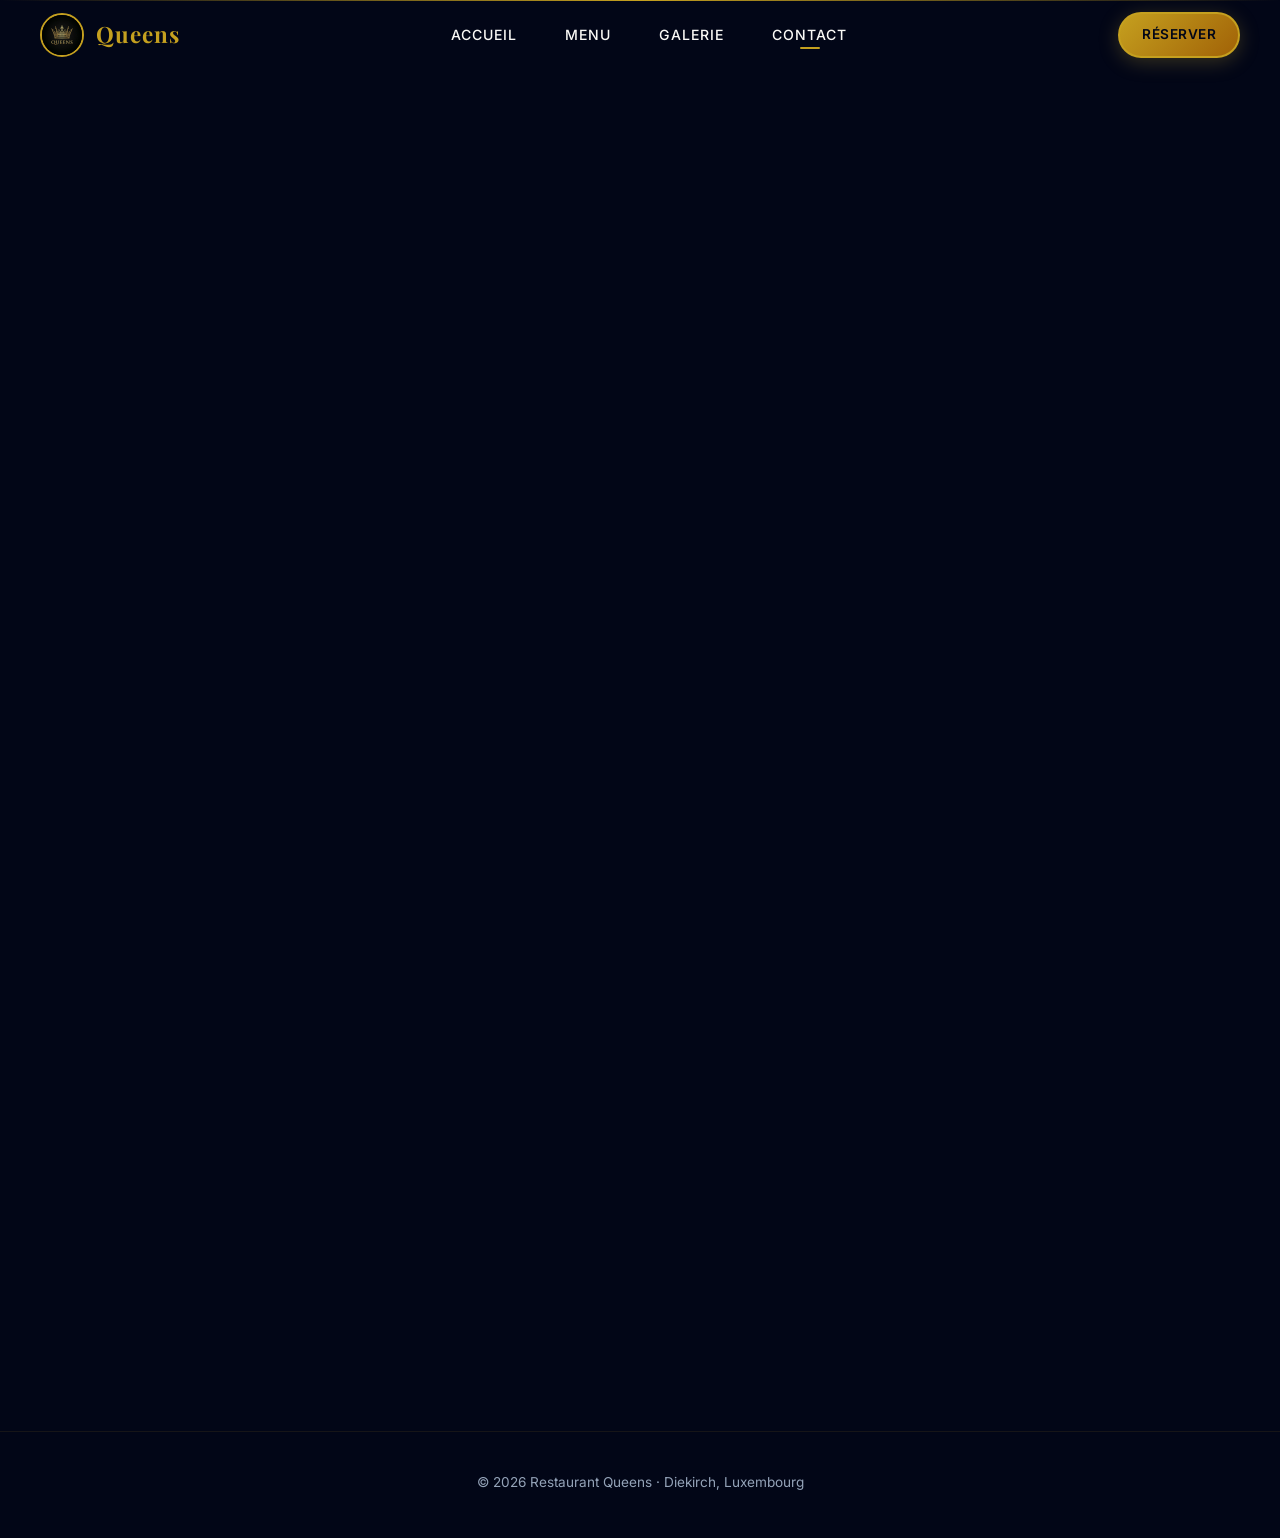
==== contact.html @ 8e5fdaa9 "🚀 Multi-page architecture: Added dedicated pages for Menu, Gallery, and Contact" ====
<!DOCTYPE html>
<html lang="fr" dir="ltr">
<head>
  <meta charset="UTF-8" />
  <meta name="viewport" content="width=device-width, initial-scale=1.0" />
  <title>Contact & Horaires | Restaurant Queens · Diekirch</title>
  <meta name="description" content="Localisation, téléphone et horaires d'ouverture du Restaurant Queens à Diekirch, Luxembourg." />
  <link rel="icon" href="images/logo.png" type="image/png" />
  <link rel="preconnect" href="https://fonts.googleapis.com" />
  <link rel="preconnect" href="https://fonts.gstatic.com" crossorigin />
  <link href="https://fonts.googleapis.com/css2?family=Playfair+Display:ital,wght@0,400;0,600;0,700;1,400&family=Inter:wght@300;400;500;600&display=swap" rel="stylesheet" />
  <link rel="stylesheet" href="index.css" />
</head>
<body class="page-contact">

  <header class="navbar" id="navbar">
    <div class="navbar__inner">
      <a href="index.html" class="navbar__logo">
        <img src="images/logo.png" alt="Queens Logo" width="44" height="44" />
        <span class="navbar__brand">Queens</span>
      </a>
      <nav class="navbar__nav" id="navMenu">
        <ul class="navbar__list">
          <li><a href="index.html" class="navbar__link">Accueil</a></li>
          <li><a href="menu.html" class="navbar__link">Menu</a></li>
          <li><a href="galerie.html" class="navbar__link">Galerie</a></li>
          <li><a href="contact.html" class="navbar__link active">Contact</a></li>
        </ul>
      </nav>
      <div class="navbar__actions">
        <a href="contact.html" class="btn btn--primary btn--sm">Réserver</a>
        <button class="navbar__burger" id="navBurger"><span></span><span></span><span></span></button>
      </div>
    </div>
  </header>

  <main>
    <section class="contact-section" id="contact" style="padding-top: 140px;">
      <div class="container">
        <div class="section-header animate-fadein">
          <span class="section-header__crown">📍</span>
          <h1 class="section-header__title">Nous Trouver</h1>
          <p class="section-header__subtitle">Nous vous attendons à Diekirch</p>
          <div class="section-header__divider"></div>
        </div>

        <div class="contact-grid animate-fadein">
          <div class="contact-card">
            <div class="contact-card__icon">📍</div>
            <h3 class="contact-card__title">Adresse</h3>
            <p>19, Esplanade<br />9220 Diekirch<br />Luxembourg</p>
          </div>
          <div class="contact-card">
            <div class="contact-card__icon">📞</div>
            <h3 class="contact-card__title">Téléphone</h3>
            <p><a href="tel:+352691187077">+352 691 187 077</a></p>
            <p><a href="tel:+35227742814">+352 27 74 28 14</a></p>
          </div>
          <div class="contact-card">
            <div class="contact-card__icon">🕐</div>
            <h3 class="contact-card__title">Horaires</h3>
            <ul class="hours-list">
              <li><span>Lundi</span><span>11h – 22h</span></li>
              <li class="hours-closed"><span>Mardi</span><span>Fermé</span></li>
              <li><span>Mercredi</span><span>11h – 22h</span></li>
              <li><span>Jeudi</span><span>11h – 22h</span></li>
              <li><span>Vendredi</span><span>11h – 23h</span></li>
              <li><span>Samedi</span><span>11h – 23h</span></li>
              <li><span>Dimanche</span><span>11h – 22h</span></li>
            </ul>
          </div>
        </div>

        <div class="contact-map animate-fadein">
          <iframe 
            src="https://www.google.com/maps/embed?pb=!1m18!1m12!1m3!1d2573.5!2d6.159!3d49.868!2m3!1f0!2f0!3f0!3m2!1i1024!2i768!4f13.1!3m3!1m2!1s0x0%3A0x0!2zNDnCsDUyJzA1LjAiTiA2wrAwOSczMi4wIkU!5e0!3m2!1sfr!2slu!4v1"
            width="100%" height="450" style="border:0; border-radius: 16px;" allowfullscreen="" loading="lazy">
          </iframe>
        </div>
      </div>
    </section>
  </main>

  <footer class="footer">
    <div class="container">
      <div class="footer__inner">
        <p class="footer__text">© 2026 Restaurant Queens · Diekirch, Luxembourg</p>
      </div>
    </div>
  </footer>

  <script src="app.js"></script>
</body>
</html>
---- index.css ----
/* ====================================================
   RESTAURANT QUEENS · DIEKIRCH
   Theme: Gold / Black / Burgundy — Elegant Portuguese
   ==================================================== */

/* ── Reset & Base ───────────────────────────────── */
*, *::before, *::after {
  margin: 0;
  padding: 0;
  box-sizing: border-box;
}

:root {
  --primary: #0F172A; /* Midnight Blue */
  --primary-light: #1E293B;
  --primary-dark: #020617;
  --gold: #C5A01F; /* Sophisticated Gold */
  --gold-light: #FDE68A;
  --gold-dark: #A16207;
  --accent: #B45309; /* Terracotta touch */
  --cream: #FAF9F6;
  --cream-dark: #F3F4F6;
  --white: #FFFFFF;
  --black: #020617;
  --gray-800: #1E293B;
  --gray-400: #94A3B8;
  --gray-200: #E2E8F0;

  --font-display: 'Playfair Display', Georgia, serif;
  --font-body: 'Inter', -apple-system, BlinkMacSystemFont, sans-serif;

  --section-padding: 100px 0;
  --container-width: 1200px;
  --container-padding: 0 24px;

  --ease-out: cubic-bezier(0.16, 1, 0.3, 1);
  --ease-spring: cubic-bezier(0.34, 1.56, 0.64, 1);
  --duration: 0.4s;
  --duration-fast: 0.2s;

  --shadow-sm: 0 2px 8px rgba(0,0,0,0.08);
  --shadow-md: 0 8px 30px rgba(0,0,0,0.12);
  --shadow-lg: 0 20px 60px rgba(0,0,0,0.2);
  --shadow-gold: 0 4px 20px rgba(212,175,55,0.25);
}

html {
  scroll-behavior: smooth;
  font-size: 16px;
  -webkit-font-smoothing: antialiased;
  -moz-osx-font-smoothing: grayscale;
}

body {
  font-family: var(--font-body);
  background: var(--primary-dark);
  color: var(--cream);
  line-height: 1.6;
  overflow-x: hidden;
}

img { max-width: 100%; height: auto; display: block; }

a {
  color: var(--gold);
  text-decoration: none;
  transition: color var(--duration-fast) var(--ease-out);
}
a:hover { color: var(--gold-light); }
a:focus-visible, button:focus-visible {
  outline: 2px solid var(--gold);
  outline-offset: 3px;
  border-radius: 4px;
}

ul { list-style: none; }

.container {
  max-width: var(--container-width);
  margin: 0 auto;
  padding: var(--container-padding);
}


/* ── Buttons ────────────────────────────────────── */
.btn {
  display: inline-flex;
  align-items: center;
  gap: 8px;
  padding: 14px 32px;
  border-radius: 50px;
  font-family: var(--font-body);
  font-size: 0.95rem;
  font-weight: 600;
  letter-spacing: 0.5px;
  text-transform: uppercase;
  cursor: pointer;
  transition: all var(--duration) var(--ease-out);
  border: 2px solid transparent;
}

.btn--sm { padding: 10px 22px; font-size: 0.85rem; }

.btn--primary {
  background: linear-gradient(135deg, var(--gold), var(--gold-dark));
  color: var(--black);
  border-color: var(--gold);
  box-shadow: var(--shadow-gold);
}
.btn--primary:hover {
  background: linear-gradient(135deg, var(--gold-light), var(--gold));
  transform: translateY(-2px);
  box-shadow: 0 8px 30px rgba(212,175,55,0.4);
  color: var(--black);
}

.btn--outline {
  background: transparent;
  color: var(--gold);
  border-color: var(--gold);
}
.btn--outline:hover {
  background: var(--gold);
  color: var(--black);
  transform: translateY(-2px);
}

.btn--facebook {
  background: #1877F2;
  color: var(--white);
  border-color: #1877F2;
  display: inline-flex;
  align-items: center;
  gap: 10px;
  padding: 12px 28px;
  border-radius: 50px;
  font-weight: 600;
  font-size: 0.9rem;
  text-transform: uppercase;
  letter-spacing: 0.5px;
}
.btn--facebook:hover {
  background: #1565D8;
  color: var(--white);
  transform: translateY(-2px);
  box-shadow: 0 6px 20px rgba(24,119,242,0.4);
}

.btn--danger {
  background: rgba(220,53,69,0.15);
  color: #ff6b7a;
  border: 1px solid rgba(220,53,69,0.3);
  border-radius: 8px;
  cursor: pointer;
  font-size: 0.82rem;
  padding: 8px 16px;
  transition: all var(--duration-fast) var(--ease-out);
}
.btn--danger:hover {
  background: rgba(220,53,69,0.3);
}




/* ── Section Header ─────────────────────────────── */
.section-header {
  text-align: center;
  margin-bottom: 60px;
}
.section-header__crown { display: block; font-size: 2rem; margin-bottom: 12px; }
.section-header__title {
  font-family: var(--font-display);
  font-size: clamp(2rem, 5vw, 3rem);
  font-weight: 700;
  color: var(--gold);
  margin-bottom: 12px;
}
.section-header__subtitle {
  font-size: 1.05rem;
  color: var(--gray-400);
  font-weight: 300;
}
.section-header__divider {
  width: 80px;
  height: 2px;
  background: linear-gradient(90deg, transparent, var(--gold), transparent);
  margin: 20px auto 0;
}


/* ── Scroll Animations ──────────────────────────── */
.animate-fadein {
  opacity: 0;
  transform: translateY(30px);
  transition: opacity 0.8s var(--ease-out), transform 0.8s var(--ease-out);
}
.animate-fadein.visible {
  opacity: 1;
  transform: translateY(0);
}


/* ═══════════════════════════════════════════════════
   NAVBAR
   ═══════════════════════════════════════════════════ */
.navbar {
  position: fixed;
  top: 0;
  left: 0;
  right: 0;
  z-index: 1000;
  padding: 0 24px;
  transition: background var(--duration) var(--ease-out),
              box-shadow var(--duration) var(--ease-out),
              backdrop-filter var(--duration) var(--ease-out);
}
.navbar.scrolled {
  background: rgba(15, 23, 42, 0.95);
  backdrop-filter: blur(20px) saturate(180%);
  -webkit-backdrop-filter: blur(20px) saturate(180%);
  box-shadow: 0 4px 30px rgba(0,0,0,0.4);
}
.navbar__inner {
  max-width: var(--container-width);
  margin: 0 auto;
  display: flex;
  align-items: center;
  justify-content: space-between;
  height: 70px;
}
.navbar__logo {
  display: flex;
  align-items: center;
  gap: 12px;
  z-index: 1002;
}
.navbar__logo img {
  width: 44px; height: 44px;
  border-radius: 50%;
  object-fit: cover;
  border: 2px solid var(--gold);
}
.navbar__brand {
  font-family: var(--font-display);
  font-size: 1.4rem;
  font-weight: 700;
  color: var(--gold);
  letter-spacing: 1px;
}
.navbar__list { display: flex; gap: 8px; }
.navbar__link {
  padding: 8px 20px;
  font-size: 0.88rem;
  font-weight: 500;
  color: var(--cream);
  letter-spacing: 1px;
  text-transform: uppercase;
  border-radius: 50px;
  transition: all var(--duration-fast) var(--ease-out);
  position: relative;
}
.navbar__link::after {
  content: '';
  position: absolute;
  bottom: 2px; left: 50%;
  transform: translateX(-50%) scaleX(0);
  width: 20px; height: 2px;
  background: var(--gold);
  transition: transform var(--duration) var(--ease-spring);
  border-radius: 1px;
}
.navbar__link:hover::after,
.navbar__link.active::after { transform: translateX(-50%) scaleX(1); }
.navbar__link:hover { color: var(--gold); }

.navbar__actions {
  display: flex;
  align-items: center;
  gap: 12px;
}
.navbar__cta-btn {
  font-size: 0.8rem;
  padding: 8px 20px;
}

/* Burger */
.navbar__burger {
  display: none;
  flex-direction: column;
  gap: 5px;
  background: none;
  border: none;
  cursor: pointer;
  padding: 8px;
  z-index: 1002;
}
.navbar__burger span {
  width: 26px; height: 2px;
  background: var(--gold);
  transition: all var(--duration) var(--ease-out);
  border-radius: 2px;
}
.navbar__burger.open span:nth-child(1) { transform: rotate(45deg) translate(5px, 5px); }
.navbar__burger.open span:nth-child(2) { opacity: 0; }
.navbar__burger.open span:nth-child(3) { transform: rotate(-45deg) translate(5px, -5px); }

/* Mobile overlay */
.nav-overlay {
  position: fixed;
  inset: 0;
  background: rgba(0,0,0,0.5);
  z-index: 999;
  pointer-events: none;
  opacity: 0;
  transition: opacity var(--duration) var(--ease-out);
}
.nav-overlay.active {
  pointer-events: auto;
  opacity: 1;
}


/* ═══════════════════════════════════════════════════
   HERO
   ═══════════════════════════════════════════════════ */
.hero {
  position: relative;
  min-height: 100vh;
  display: flex;
  align-items: center;
  justify-content: center;
  overflow: hidden;
}
.hero__bg {
  position: absolute;
  inset: 0;
  z-index: 0;
}
.hero__bg img {
  width: 100%; height: 100%;
  object-fit: cover;
  transform: scale(1.05);
  animation: heroZoom 20s ease-in-out infinite alternate;
}
@keyframes heroZoom {
  from { transform: scale(1.05); }
  to   { transform: scale(1.15); }
}
.hero__overlay {
  position: absolute;
  inset: 0;
  background: linear-gradient(180deg, rgba(15, 23, 42, 0.7) 0%, rgba(15, 23, 42, 0.4) 40%, rgba(15, 23, 42, 0.9) 100%);
  z-index: 1;
}
.hero__content {
  position: relative;
  z-index: 2;
  text-align: center;
  padding: 20px;
}
.hero__logo {
  width: 120px; height: 120px;
  margin: 0 auto 20px;
  border-radius: 50%;
  border: 3px solid var(--gold);
  box-shadow: 0 0 40px rgba(212,175,55,0.3);
  animation: logoPulse 3s ease-in-out infinite;
}
@keyframes logoPulse {
  0%, 100% { box-shadow: 0 0 40px rgba(212,175,55,0.3); }
  50%      { box-shadow: 0 0 60px rgba(212,175,55,0.5); }
}
.hero__title {
  font-family: var(--font-display);
  font-size: clamp(2.5rem, 7vw, 4.5rem);
  font-weight: 700;
  color: var(--white);
  margin-bottom: 8px;
  text-shadow: 0 4px 20px rgba(0,0,0,0.5);
}
.hero__subtitle {
  font-family: var(--font-display);
  font-size: clamp(1rem, 2.5vw, 1.35rem);
  color: var(--gold);
  font-weight: 400;
  font-style: italic;
  margin-bottom: 12px;
  letter-spacing: 2px;
}
.hero__tagline {
  font-size: 1rem;
  color: var(--gray-400);
  font-weight: 300;
  margin-bottom: 40px;
  max-width: 500px;
  margin-left: auto;
  margin-right: auto;
}
.hero__cta {
  display: flex;
  gap: 16px;
  justify-content: center;
  flex-wrap: wrap;
}
.hero__scroll {
  position: absolute;
  bottom: 32px; left: 50%;
  transform: translateX(-50%);
  z-index: 2;
  animation: bounce 2s ease-in-out infinite;
}
.hero__scroll span { font-size: 1.5rem; color: var(--gold); opacity: 0.6; }
@keyframes bounce {
  0%, 100% { transform: translateX(-50%) translateY(0); }
  50%      { transform: translateX(-50%) translateY(10px); }
}





/* ═══════════════════════════════════════════════════
   MENU SECTION (Image-based)
   ═══════════════════════════════════════════════════ */
.menu-section {
  padding: var(--section-padding);
  background: var(--primary-dark);
  position: relative;
}
.menu-section::before {
  content: '';
  position: absolute;
  top: 0; left: 0; right: 0;
  height: 1px;
  background: linear-gradient(90deg, transparent, var(--gold), transparent);
}
.menu-display {
  max-width: 700px;
  margin: 0 auto;
  text-align: center;
}
.menu-display__placeholder {
  padding: 60px 32px;
  background: rgba(255,255,255,0.03);
  border: 2px dashed rgba(212,175,55,0.2);
  border-radius: 16px;
  color: var(--gray-400);
}
.menu-display__placeholder p {
  margin-bottom: 12px;
  font-size: 1rem;
}
.menu-display__image {
  width: 100%;
  border-radius: 16px;
  box-shadow: var(--shadow-lg);
  border: 1px solid rgba(212,175,55,0.15);
  cursor: pointer;
  transition: transform var(--duration) var(--ease-out);
}
.menu-display__image:hover {
  transform: scale(1.02);
}


/* ═══════════════════════════════════════════════════
   GALLERY SECTION
   ═══════════════════════════════════════════════════ */
.gallery-section {
  padding: var(--section-padding);
  background: var(--primary);
  position: relative;
}
.gallery-section::before {
  content: '';
  position: absolute;
  top: 0; left: 0; right: 0;
  height: 1px;
  background: linear-gradient(90deg, transparent, var(--gold), transparent);
}
.gallery-mosaic {
  display: grid;
  grid-template-columns: repeat(3, 1fr);
  grid-auto-rows: 300px;
  gap: 16px;
}
.gallery-item {
  position: relative;
  border-radius: 16px;
  overflow: hidden;
  cursor: pointer;
  transition: transform var(--duration) var(--ease-out);
}
.gallery-item img {
  width: 100%; height: 100%;
  object-fit: cover;
  transition: transform 0.6s var(--ease-out);
}
.gallery-item:hover img,
.gallery-item:focus img { transform: scale(1.08); }
.gallery-item__overlay {
  position: absolute;
  inset: 0;
  background: linear-gradient(180deg, transparent 40%, rgba(10,10,10,0.85) 100%);
  display: flex;
  align-items: flex-end;
  padding: 24px;
  opacity: 0;
  transition: opacity var(--duration) var(--ease-out);
}
.gallery-item:hover .gallery-item__overlay,
.gallery-item:focus .gallery-item__overlay { opacity: 1; }
.gallery-item__label {
  font-family: var(--font-display);
  font-size: 1.15rem;
  font-weight: 600;
  color: var(--gold);
  text-shadow: 0 2px 10px rgba(0,0,0,0.5);
}
.gallery-item--tall { grid-row: span 2; }
.gallery-item--wide { grid-column: span 2; }


/* ═══════════════════════════════════════════════════
   LIGHTBOX
   ═══════════════════════════════════════════════════ */
.lightbox {
  position: fixed;
  inset: 0;
  z-index: 9999;
  background: rgba(0,0,0,0.95);
  backdrop-filter: blur(20px);
  display: flex;
  align-items: center;
  justify-content: center;
  opacity: 0;
  visibility: hidden;
  transition: opacity var(--duration) var(--ease-out), visibility var(--duration) var(--ease-out);
}
.lightbox.active { opacity: 1; visibility: visible; }
.lightbox[hidden] { display: none; }
.lightbox__content { max-width: 90vw; max-height: 85vh; text-align: center; }
.lightbox__content img {
  max-width: 90vw; max-height: 80vh;
  object-fit: contain;
  border-radius: 12px;
  box-shadow: 0 20px 60px rgba(0,0,0,0.5);
  animation: lightboxIn 0.4s var(--ease-spring);
}
@keyframes lightboxIn {
  from { transform: scale(0.9); opacity: 0; }
  to   { transform: scale(1);   opacity: 1; }
}
.lightbox__caption {
  margin-top: 16px;
  font-family: var(--font-display);
  font-size: 1.2rem;
  color: var(--gold);
  font-style: italic;
}
.lightbox__close,
.lightbox__prev,
.lightbox__next {
  position: absolute;
  background: rgba(255,255,255,0.08);
  border: 1px solid rgba(255,255,255,0.1);
  color: var(--white);
  cursor: pointer;
  transition: all var(--duration-fast) var(--ease-out);
  backdrop-filter: blur(10px);
}
.lightbox__close {
  top: 24px; right: 24px;
  width: 48px; height: 48px;
  border-radius: 50%;
  font-size: 1.8rem;
  display: flex; align-items: center; justify-content: center;
  line-height: 1;
}
.lightbox__prev, .lightbox__next {
  top: 50%; transform: translateY(-50%);
  width: 52px; height: 52px;
  border-radius: 50%;
  font-size: 2rem;
  display: flex; align-items: center; justify-content: center;
}
.lightbox__prev { left: 24px; }
.lightbox__next { right: 24px; }
.lightbox__close:hover,
.lightbox__prev:hover,
.lightbox__next:hover {
  background: var(--gold);
  color: var(--black);
  border-color: var(--gold);
}


/* ═══════════════════════════════════════════════════
   CONTACT SECTION
   ═══════════════════════════════════════════════════ */
.contact-section {
  padding: var(--section-padding);
  background: var(--primary-dark);
  position: relative;
}
.contact-section::before {
  content: '';
  position: absolute;
  top: 0; left: 0; right: 0;
  height: 1px;
  background: linear-gradient(90deg, transparent, var(--gold), transparent);
}
.contact-grid {
  display: grid;
  grid-template-columns: repeat(4, 1fr);
  gap: 24px;
  margin-bottom: 50px;
}
.contact-card {
  background: rgba(255,255,255,0.03);
  border: 1px solid rgba(212,175,55,0.1);
  border-radius: 16px;
  padding: 32px 24px;
  text-align: center;
  transition: all var(--duration) var(--ease-out);
}
.contact-card:hover {
  background: rgba(255,255,255,0.06);
  border-color: rgba(212,175,55,0.25);
  transform: translateY(-4px);
}
.contact-card__icon { font-size: 2rem; margin-bottom: 16px; }
.contact-card__title {
  font-family: var(--font-display);
  font-size: 1.15rem;
  font-weight: 600;
  color: var(--gold);
  margin-bottom: 16px;
}
.contact-card p { font-size: 0.92rem; color: var(--cream); line-height: 1.8; }
.contact-card a { color: var(--gold-light); }
.contact-card a:hover { color: var(--gold); }

.hours-list { text-align: left; }
.hours-list li {
  display: flex;
  justify-content: space-between;
  padding: 6px 0;
  font-size: 0.85rem;
  color: var(--cream);
  border-bottom: 1px solid rgba(255,255,255,0.04);
}
.hours-list li:last-child { border-bottom: none; }
.hours-closed span:last-child { color: var(--burgundy-light); font-weight: 600; }

.contact-map {
  border-radius: 16px;
  overflow: hidden;
  box-shadow: var(--shadow-lg);
  border: 1px solid rgba(212,175,55,0.1);
}


/* ═══════════════════════════════════════════════════
   FOOTER
   ═══════════════════════════════════════════════════ */
.footer {
  background: var(--primary-dark);
  padding: 40px 0;
  border-top: 1px solid rgba(197, 160, 31, 0.1);
}
.footer__inner { text-align: center; }
.footer__brand {
  display: inline-flex;
  align-items: center;
  gap: 10px;
  margin-bottom: 12px;
}
.footer__brand img { width: 36px; height: 36px; border-radius: 50%; }
.footer__brand span {
  font-family: var(--font-display);
  font-size: 1.1rem;
  color: var(--gold);
  font-weight: 600;
}
.footer__text { font-size: 0.85rem; color: var(--gray-400); margin-bottom: 4px; }
.footer__text--sm { font-size: 0.78rem; color: var(--gray-600); }


/* ═══════════════════════════════════════════════════
   ADMIN PANEL
   ═══════════════════════════════════════════════════ */


.admin-panel {
  position: fixed;
  top: 0;
  right: -420px;
  width: 400px;
  height: 100vh;
  z-index: 9000;
  background: var(--primary-light);
  border-left: 1px solid rgba(197, 160, 31, 0.2);
  overflow-y: auto;
  transition: right var(--duration) var(--ease-out);
  box-shadow: -10px 0 40px rgba(0,0,0,0.5);
}
.admin-panel[hidden] { display: block; right: -420px; }
.admin-panel.open { right: 0; }

.admin-panel__inner { padding: 24px; }
.admin-panel__header {
  display: flex;
  justify-content: space-between;
  align-items: center;
  margin-bottom: 32px;
  padding-bottom: 16px;
  border-bottom: 1px solid rgba(212,175,55,0.15);
}
.admin-panel__header h2 {
  font-family: var(--font-display);
  font-size: 1.3rem;
  color: var(--gold);
}
.admin-panel__close {
  width: 36px; height: 36px;
  border-radius: 50%;
  background: rgba(255,255,255,0.05);
  border: 1px solid rgba(255,255,255,0.1);
  color: var(--white);
  font-size: 1.2rem;
  cursor: pointer;
  display: flex;
  align-items: center;
  justify-content: center;
  transition: all var(--duration-fast) var(--ease-out);
}
.admin-panel__close:hover {
  background: var(--gold);
  color: var(--black);
}

.admin-panel__section {
  margin-bottom: 32px;
  padding-bottom: 24px;
  border-bottom: 1px solid rgba(255,255,255,0.05);
}
.admin-panel__section h3 {
  font-family: var(--font-display);
  font-size: 1.1rem;
  color: var(--cream);
  margin-bottom: 8px;
}
.admin-panel__hint {
  font-size: 0.82rem;
  color: var(--gray-400);
  margin-bottom: 16px;
}

.admin-upload-btn {
  display: inline-flex;
  align-items: center;
  gap: 8px;
  padding: 12px 24px;
  background: rgba(212,175,55,0.1);
  border: 1px dashed rgba(212,175,55,0.3);
  border-radius: 12px;
  color: var(--gold);
  cursor: pointer;
  font-size: 0.9rem;
  font-weight: 500;
  transition: all var(--duration-fast) var(--ease-out);
  margin-bottom: 16px;
}
.admin-upload-btn:hover {
  background: rgba(212,175,55,0.2);
  border-color: var(--gold);
}

.admin-panel__preview img {
  max-width: 100%;
  border-radius: 12px;
  margin-bottom: 12px;
  border: 1px solid rgba(212,175,55,0.15);
}

.admin-gallery-list {
  display: grid;
  grid-template-columns: repeat(3, 1fr);
  gap: 8px;
  margin-bottom: 12px;
}
.admin-gallery-item {
  position: relative;
  border-radius: 8px;
  overflow: hidden;
  aspect-ratio: 1;
}
.admin-gallery-item img {
  width: 100%; height: 100%;
  object-fit: cover;
}
.admin-gallery-item__remove {
  position: absolute;
  top: 4px; right: 4px;
  width: 24px; height: 24px;
  border-radius: 50%;
  background: rgba(220,53,69,0.9);
  border: none;
  color: white;
  font-size: 0.8rem;
  cursor: pointer;
  display: flex;
  align-items: center;
  justify-content: center;
  opacity: 0;
  transition: opacity var(--duration-fast) var(--ease-out);
}
.admin-gallery-item:hover .admin-gallery-item__remove { opacity: 1; }

.admin-field {
  margin-bottom: 16px;
}
.admin-field label {
  display: block;
  font-size: 0.82rem;
  color: var(--gray-400);
  margin-bottom: 6px;
}
.admin-field input[type="text"] {
  width: 100%;
  padding: 10px 14px;
  background: rgba(255,255,255,0.05);
  border: 1px solid rgba(255,255,255,0.1);
  border-radius: 8px;
  color: var(--cream);
  font-family: var(--font-body);
  font-size: 0.9rem;
  transition: border-color var(--duration-fast) var(--ease-out);
}
.admin-field input[type="text"]:focus {
  border-color: var(--gold);
  outline: none;
}


/* ═══════════════════════════════════════════════════
   RESPONSIVE
   ═══════════════════════════════════════════════════ */
@media (max-width: 1024px) {
  .contact-grid { grid-template-columns: repeat(2, 1fr); }
  .gallery-mosaic { grid-template-columns: repeat(2, 1fr); grid-auto-rows: 250px; }
  .gallery-item--wide { grid-column: span 1; }
  .order-grid { grid-template-columns: 1fr; max-width: 450px; }
}

@media (max-width: 768px) {
  :root { --section-padding: 70px 0; }

  /* Mobile Nav */
  .navbar__burger { display: flex; }
  .navbar__cta-btn { display: none; }
  .navbar__nav {
    position: fixed;
    top: 0;
    right: -100%;
    width: 280px;
    height: 100vh;
    background: rgba(10,10,10,0.98);
    backdrop-filter: blur(20px);
    padding: 100px 32px 40px;
    transition: right var(--duration) var(--ease-out);
    z-index: 1001;
    border-left: 1px solid rgba(212,175,55,0.1);
  }
  .navbar__nav.open { right: 0; }
  .navbar__list { flex-direction: column; gap: 0; }
  .navbar__link {
    display: block;
    padding: 16px 0;
    font-size: 1.1rem;
    border-bottom: 1px solid rgba(255,255,255,0.05);
  }
  .navbar__link::after { display: none; }

  .hero__logo { width: 90px; height: 90px; }
  .hero__cta { flex-direction: column; align-items: center; }
  .btn { width: 100%; max-width: 280px; justify-content: center; }

  .gallery-mosaic { grid-template-columns: 1fr; grid-auto-rows: 250px; }
  .gallery-item--tall { grid-row: span 1; }
  .gallery-item__overlay { opacity: 1; }

  .contact-grid { grid-template-columns: 1fr; }

  .lightbox__prev { left: 8px; }
  .lightbox__next { right: 8px; }
  .lightbox__close { top: 12px; right: 12px; }
  .lightbox__prev, .lightbox__next { width: 42px; height: 42px; font-size: 1.5rem; }

  .admin-panel { width: 100%; right: -100%; }
  .admin-panel[hidden] { right: -100%; }
}

@media (max-width: 480px) {
  .hero__title { font-size: 2rem; }
  .section-header__title { font-size: 1.8rem; }
}
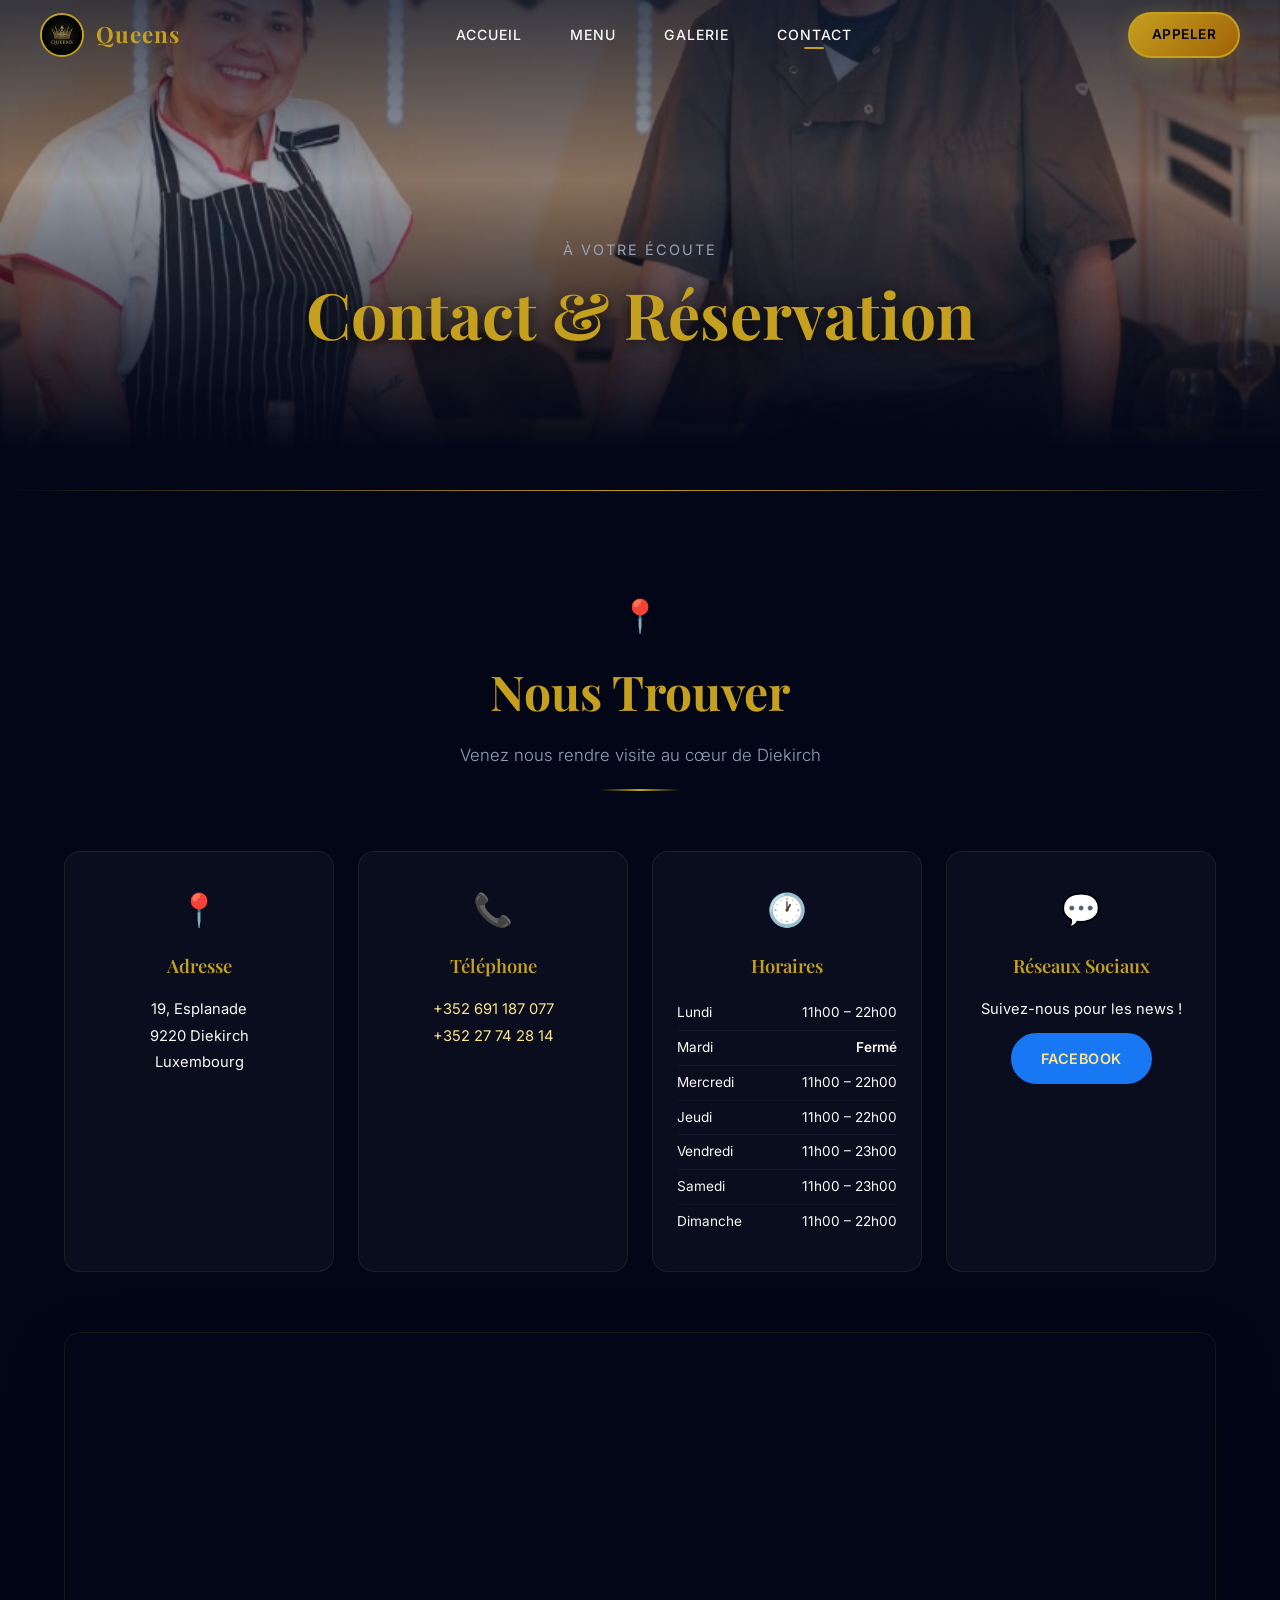
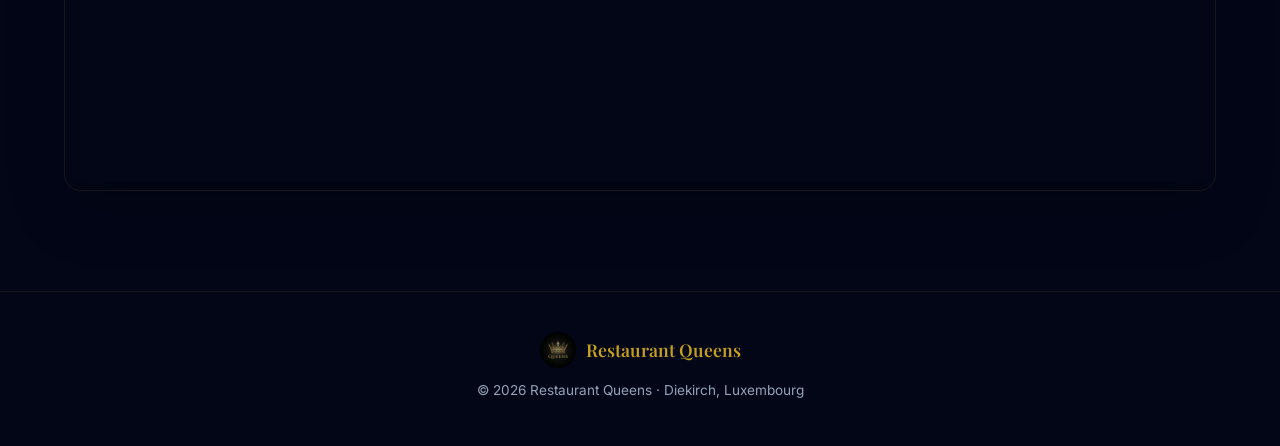
==== commit 3c1185de: "Fix multi-page visibility, navigation, and gallery loading issues. Updated images and hero spacing f" ====
--- a/contact.html
+++ b/contact.html
@@ -3,8 +3,8 @@
 <head>
   <meta charset="UTF-8" />
   <meta name="viewport" content="width=device-width, initial-scale=1.0" />
-  <title>Contact & Horaires | Restaurant Queens · Diekirch</title>
-  <meta name="description" content="Localisation, téléphone et horaires d'ouverture du Restaurant Queens à Diekirch, Luxembourg." />
+  <title>Contact & Réservation | Restaurant Queens · Diekirch</title>
+  <meta name="description" content="Contactez le Restaurant Queens à Diekirch pour vos réservations. 19, Esplanade. Téléphone : +352 691 187 077." />
   <link rel="icon" href="images/logo.png" type="image/png" />
   <link rel="preconnect" href="https://fonts.googleapis.com" />
   <link rel="preconnect" href="https://fonts.gstatic.com" crossorigin />
@@ -13,9 +13,10 @@
 </head>
 <body class="page-contact">
 
-  <header class="navbar" id="navbar">
+  <!-- ====== NAVIGATION ====== -->
+  <header class="navbar" id="navbar" role="banner">
     <div class="navbar__inner">
-      <a href="index.html" class="navbar__logo">
+      <a href="index.html" class="navbar__logo" aria-label="Restaurant Queens">
         <img src="images/logo.png" alt="Queens Logo" width="44" height="44" />
         <span class="navbar__brand">Queens</span>
       </a>
@@ -28,19 +29,33 @@
         </ul>
       </nav>
       <div class="navbar__actions">
-        <a href="contact.html" class="btn btn--primary btn--sm">Réserver</a>
+        <a href="tel:+352691187077" class="btn btn--primary btn--sm">Appeler</a>
         <button class="navbar__burger" id="navBurger"><span></span><span></span><span></span></button>
       </div>
     </div>
   </header>
+  <div class="nav-overlay" id="navOverlay"></div>
 
   <main>
-    <section class="contact-section" id="contact" style="padding-top: 140px;">
+    <!-- PAGE HERO -->
+    <section class="page-hero">
+      <div class="page-hero__bg">
+        <img src="images/hero.jpg" alt="Restaurant Queens ambiance">
+      </div>
+      <div class="page-hero__overlay"></div>
+      <div class="page-hero__content animate-fadein">
+        <span class="page-hero__breadcrumb">À Votre Écoute</span>
+        <h1 class="page-hero__title">Contact & Réservation</h1>
+      </div>
+    </section>
+
+    <!-- CONTACT DETAILS -->
+    <section class="contact-section">
       <div class="container">
         <div class="section-header animate-fadein">
           <span class="section-header__crown">📍</span>
-          <h1 class="section-header__title">Nous Trouver</h1>
-          <p class="section-header__subtitle">Nous vous attendons à Diekirch</p>
+          <h2 class="section-header__title">Nous Trouver</h2>
+          <p class="section-header__subtitle">Venez nous rendre visite au cœur de Diekirch</p>
           <div class="section-header__divider"></div>
         </div>
 
@@ -60,21 +75,34 @@
             <div class="contact-card__icon">🕐</div>
             <h3 class="contact-card__title">Horaires</h3>
             <ul class="hours-list">
-              <li><span>Lundi</span><span>11h – 22h</span></li>
+              <li><span>Lundi</span><span>11h00 – 22h00</span></li>
               <li class="hours-closed"><span>Mardi</span><span>Fermé</span></li>
-              <li><span>Mercredi</span><span>11h – 22h</span></li>
-              <li><span>Jeudi</span><span>11h – 22h</span></li>
-              <li><span>Vendredi</span><span>11h – 23h</span></li>
-              <li><span>Samedi</span><span>11h – 23h</span></li>
-              <li><span>Dimanche</span><span>11h – 22h</span></li>
+              <li><span>Mercredi</span><span>11h00 – 22h00</span></li>
+              <li><span>Jeudi</span><span>11h00 – 22h00</span></li>
+              <li><span>Vendredi</span><span>11h00 – 23h00</span></li>
+              <li><span>Samedi</span><span>11h00 – 23h00</span></li>
+              <li><span>Dimanche</span><span>11h00 – 22h00</span></li>
             </ul>
+          </div>
+          <div class="contact-card contact-card--social">
+            <div class="contact-card__icon">💬</div>
+            <h3 class="contact-card__title">Réseaux Sociaux</h3>
+            <p>Suivez-nous pour les news !</p>
+            <a href="https://www.facebook.com/profile.php?id=61586475113924" target="_blank" class="btn btn--facebook" style="margin-top: 10px;">
+              Facebook
+            </a>
           </div>
         </div>
 
-        <div class="contact-map animate-fadein">
+        <div class="contact-map animate-fadein" style="margin-top: 60px;">
           <iframe 
             src="https://www.google.com/maps/embed?pb=!1m18!1m12!1m3!1d2573.5!2d6.159!3d49.868!2m3!1f0!2f0!3f0!3m2!1i1024!2i768!4f13.1!3m3!1m2!1s0x0%3A0x0!2zNDnCsDUyJzA1LjAiTiA2wrAwOSczMi4wIkU!5e0!3m2!1sfr!2slu!4v1"
-            width="100%" height="450" style="border:0; border-radius: 16px;" allowfullscreen="" loading="lazy">
+            width="100%" 
+            height="450" 
+            style="border:0; border-radius: 20px; box-shadow: var(--shadow-lg);" 
+            allowfullscreen="" 
+            loading="lazy" 
+            title="Localisation Google Maps">
           </iframe>
         </div>
       </div>
@@ -84,6 +112,10 @@
   <footer class="footer">
     <div class="container">
       <div class="footer__inner">
+        <div class="footer__brand">
+          <img src="images/logo.png" alt="Queens" width="36" height="36" />
+          <span>Restaurant Queens</span>
+        </div>
         <p class="footer__text">© 2026 Restaurant Queens · Diekirch, Luxembourg</p>
       </div>
     </div>
--- a/index.css
+++ b/index.css
@@ -284,32 +284,59 @@
   padding: 8px 20px;
 }
 
-/* Burger */
 .navbar__burger {
   display: none;
   flex-direction: column;
-  gap: 5px;
-  background: none;
+  justify-content: center;
+  align-items: center;
+  gap: 6px;
+  width: 44px;
+  height: 44px;
+  background: rgba(255,255,255,0.05);
   border: none;
+  border-radius: 8px;
   cursor: pointer;
-  padding: 8px;
   z-index: 1002;
+  transition: all var(--duration-fast) var(--ease-out);
 }
 .navbar__burger span {
-  width: 26px; height: 2px;
+  display: block;
+  width: 24px;
+  height: 2px;
   background: var(--gold);
-  transition: all var(--duration) var(--ease-out);
   border-radius: 2px;
-}
-.navbar__burger.open span:nth-child(1) { transform: rotate(45deg) translate(5px, 5px); }
+  transition: all 0.3s var(--ease-out);
+}
+.navbar__burger.open span:nth-child(1) { transform: translateY(8px) rotate(45deg); }
 .navbar__burger.open span:nth-child(2) { opacity: 0; }
-.navbar__burger.open span:nth-child(3) { transform: rotate(-45deg) translate(5px, -5px); }
+.navbar__burger.open span:nth-child(3) { transform: translateY(-8px) rotate(-45deg); }
+
+/* Mobile Menu */
+@media (max-width: 991px) {
+  .navbar__nav {
+    position: fixed;
+    top: 0; right: -100%;
+    width: 280px; height: 100vh;
+    background: var(--primary);
+    z-index: 1001;
+    display: flex;
+    flex-direction: column;
+    padding: 100px 40px;
+    transition: right 0.4s var(--ease-out);
+    box-shadow: -10px 0 30px rgba(0,0,0,0.5);
+  }
+  .navbar__nav.open { right: 0; }
+  .navbar__list { flex-direction: column; gap: 20px; }
+  .navbar__link { font-size: 1.1rem; padding: 0; }
+  .navbar__burger { display: flex; }
+  .navbar__actions .btn--sm { display: none; } /* Hide btn in mobile navbar to keep it clean */
+}
 
 /* Mobile overlay */
 .nav-overlay {
   position: fixed;
   inset: 0;
-  background: rgba(0,0,0,0.5);
+  background: rgba(0,0,0,0.8);
   z-index: 999;
   pointer-events: none;
   opacity: 0;
@@ -318,6 +345,53 @@
 .nav-overlay.active {
   pointer-events: auto;
   opacity: 1;
+}
+
+/* ── Pages Header (Pepperoni-style) ──────────────── */
+.page-hero {
+  position: relative;
+  min-height: 450px;
+  display: flex;
+  align-items: center;
+  justify-content: center;
+  text-align: center;
+  overflow: hidden;
+  padding-top: 100px; /* Space for the fixed navbar */
+  margin-bottom: 40px;
+}
+.page-hero__bg {
+  position: absolute;
+  inset: 0;
+  z-index: 0;
+}
+.page-hero__bg img {
+  width: 100%; height: 100%;
+  object-fit: cover;
+}
+.page-hero__overlay {
+  position: absolute;
+  inset: 0;
+  background: linear-gradient(0deg, var(--primary-dark) 0%, rgba(15, 23, 42, 0.4) 60%, rgba(15, 23, 42, 0.8) 100%);
+  z-index: 1;
+}
+.page-hero__content {
+  position: relative;
+  z-index: 2;
+  padding: 0 24px;
+  margin-top: 60px;
+}
+.page-hero__title {
+  font-family: var(--font-display);
+  font-size: clamp(2.5rem, 8vw, 4rem);
+  color: var(--gold);
+  text-shadow: 0 4px 15px rgba(0,0,0,0.7);
+  margin-bottom: 8px;
+}
+.page-hero__breadcrumb {
+  font-size: 0.9rem;
+  color: var(--gray-400);
+  text-transform: uppercase;
+  letter-spacing: 2px;
 }
 
 
@@ -691,23 +765,23 @@
 /* ═══════════════════════════════════════════════════
    ADMIN PANEL
    ═══════════════════════════════════════════════════ */
-
-
 .admin-panel {
   position: fixed;
   top: 0;
   right: -420px;
   width: 400px;
+  max-width: 100vw;
   height: 100vh;
-  z-index: 9000;
-  background: var(--primary-light);
+  z-index: 10000;
+  background: var(--primary-dark);
   border-left: 1px solid rgba(197, 160, 31, 0.2);
   overflow-y: auto;
-  transition: right var(--duration) var(--ease-out);
-  box-shadow: -10px 0 40px rgba(0,0,0,0.5);
-}
-.admin-panel[hidden] { display: block; right: -420px; }
-.admin-panel.open { right: 0; }
+  transition: right 0.5s var(--ease-out);
+  box-shadow: -10px 0 50px rgba(0,0,0,0.5);
+}
+.admin-panel.open {
+  right: 0;
+}
 
 .admin-panel__inner { padding: 24px; }
 .admin-panel__header {
@@ -867,12 +941,14 @@
     right: -100%;
     width: 280px;
     height: 100vh;
-    background: rgba(10,10,10,0.98);
-    backdrop-filter: blur(20px);
+    background: rgba(10,10,10,0.95);
+    backdrop-filter: blur(15px);
     padding: 100px 32px 40px;
     transition: right var(--duration) var(--ease-out);
     z-index: 1001;
-    border-left: 1px solid rgba(212,175,55,0.1);
+    border-left: 1px solid rgba(212,175,55,0.15);
+    display: flex;
+    flex-direction: column;
   }
   .navbar__nav.open { right: 0; }
   .navbar__list { flex-direction: column; gap: 0; }
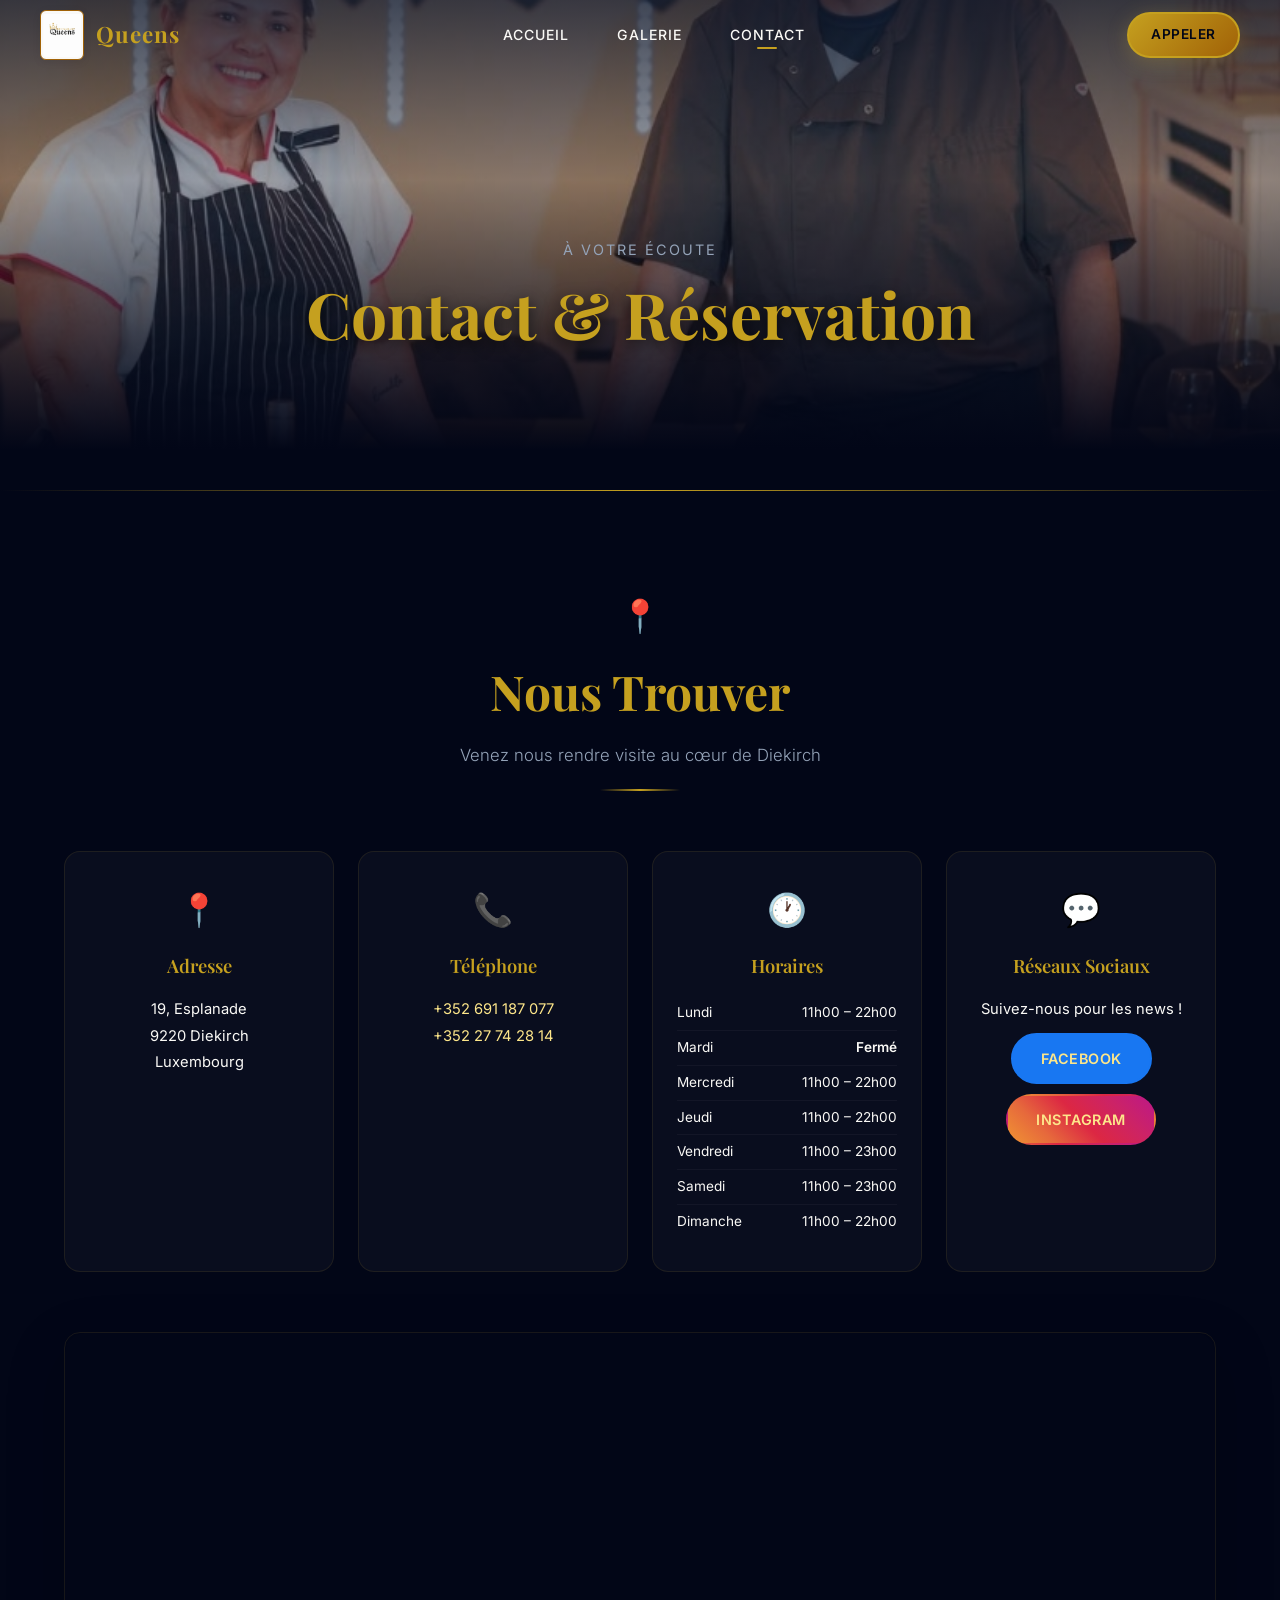
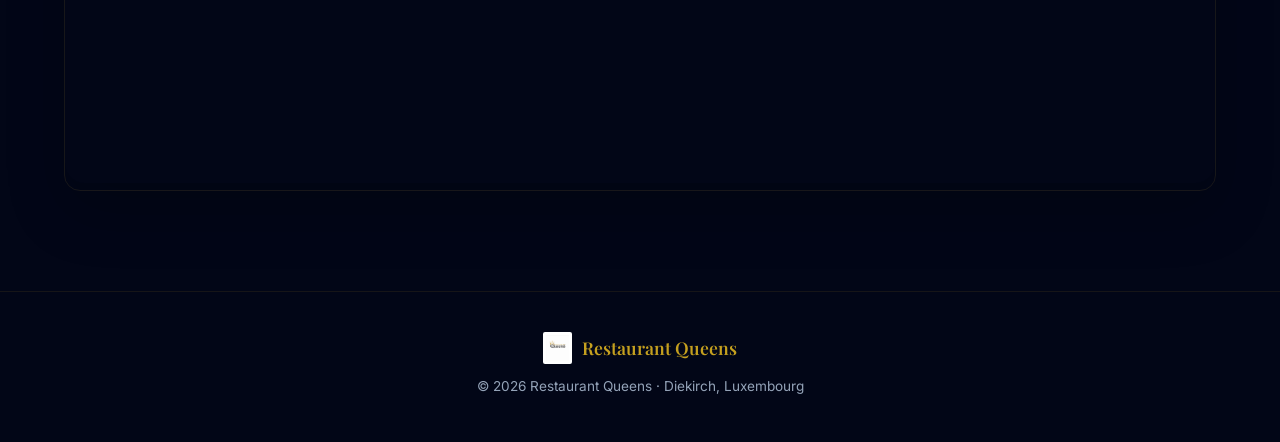
==== commit 90898069: "Update gallery and add Instagram buttons" ====
--- a/contact.html
+++ b/contact.html
@@ -5,27 +5,27 @@
   <meta name="viewport" content="width=device-width, initial-scale=1.0" />
   <title>Contact & Réservation | Restaurant Queens · Diekirch</title>
   <meta name="description" content="Contactez le Restaurant Queens à Diekirch pour vos réservations. 19, Esplanade. Téléphone : +352 691 187 077." />
-  <link rel="icon" href="images/logo.png" type="image/png" />
+  <link rel="icon" href="/images/logo.png" type="image/png" />
   <link rel="preconnect" href="https://fonts.googleapis.com" />
   <link rel="preconnect" href="https://fonts.gstatic.com" crossorigin />
   <link href="https://fonts.googleapis.com/css2?family=Playfair+Display:ital,wght@0,400;0,600;0,700;1,400&family=Inter:wght@300;400;500;600&display=swap" rel="stylesheet" />
-  <link rel="stylesheet" href="index.css" />
+  <link rel="stylesheet" href="/index.css" />
 </head>
 <body class="page-contact">
 
   <!-- ====== NAVIGATION ====== -->
   <header class="navbar" id="navbar" role="banner">
     <div class="navbar__inner">
-      <a href="index.html" class="navbar__logo" aria-label="Restaurant Queens">
-        <img src="images/logo.png" alt="Queens Logo" width="44" height="44" />
+      <a href="/index.html" class="navbar__logo" aria-label="Restaurant Queens">
+        <img src="/images/logo_queens.png" alt="Queens Logo" />
         <span class="navbar__brand">Queens</span>
       </a>
       <nav class="navbar__nav" id="navMenu">
         <ul class="navbar__list">
-          <li><a href="index.html" class="navbar__link">Accueil</a></li>
-          <li><a href="menu.html" class="navbar__link">Menu</a></li>
-          <li><a href="galerie.html" class="navbar__link">Galerie</a></li>
-          <li><a href="contact.html" class="navbar__link active">Contact</a></li>
+          <li><a href="/index.html" class="navbar__link">Accueil</a></li>
+
+          <li><a href="/galerie.html" class="navbar__link">Galerie</a></li>
+          <li><a href="/contact.html" class="navbar__link active">Contact</a></li>
         </ul>
       </nav>
       <div class="navbar__actions">
@@ -40,7 +40,7 @@
     <!-- PAGE HERO -->
     <section class="page-hero">
       <div class="page-hero__bg">
-        <img src="images/hero.jpg" alt="Restaurant Queens ambiance">
+        <img src="/images/hero.jpg" alt="Restaurant Queens ambiance">
       </div>
       <div class="page-hero__overlay"></div>
       <div class="page-hero__content animate-fadein">
@@ -88,15 +88,18 @@
             <div class="contact-card__icon">💬</div>
             <h3 class="contact-card__title">Réseaux Sociaux</h3>
             <p>Suivez-nous pour les news !</p>
-            <a href="https://www.facebook.com/profile.php?id=61586475113924" target="_blank" class="btn btn--facebook" style="margin-top: 10px;">
+            <a href="https://www.facebook.com/profile.php?id=61586475113924&locale=fr_FR" target="_blank" class="btn btn--facebook" style="margin-top: 10px;">
               Facebook
+            </a>
+            <a href="https://www.instagram.com/restaurant_queens_luxembourg/" target="_blank" class="btn btn--instagram" style="margin-top: 10px;">
+              Instagram
             </a>
           </div>
         </div>
 
         <div class="contact-map animate-fadein" style="margin-top: 60px;">
           <iframe 
-            src="https://www.google.com/maps/embed?pb=!1m18!1m12!1m3!1d2573.5!2d6.159!3d49.868!2m3!1f0!2f0!3f0!3m2!1i1024!2i768!4f13.1!3m3!1m2!1s0x0%3A0x0!2zNDnCsDUyJzA1LjAiTiA2wrAwOSczMi4wIkU!5e0!3m2!1sfr!2slu!4v1"
+            src="https://www.google.com/maps/embed?pb=!1m18!1m12!1m3!1d2571.5219230995017!2d6.160055799999999!3d49.8702245!2m3!1f0!2f0!3f0!3m2!1i1024!2i768!4f13.1!3m3!1m2!1s0x47bffda7ed4dbd2d%3A0x3f4e08cb047dd69!2sRestaurant%20Queens!5e0!3m2!1sfr!2slu!4v1776893848525!5m2!1sfr!2slu"
             width="100%" 
             height="450" 
             style="border:0; border-radius: 20px; box-shadow: var(--shadow-lg);" 
@@ -113,7 +116,7 @@
     <div class="container">
       <div class="footer__inner">
         <div class="footer__brand">
-          <img src="images/logo.png" alt="Queens" width="36" height="36" />
+          <img src="/images/logo_queens.png" alt="Queens" width="36" height="36" />
           <span>Restaurant Queens</span>
         </div>
         <p class="footer__text">© 2026 Restaurant Queens · Diekirch, Luxembourg</p>
@@ -121,6 +124,6 @@
     </div>
   </footer>
 
-  <script src="app.js"></script>
+  <script src="/app.js"></script>
 </body>
 </html>
--- a/index.css
+++ b/index.css
@@ -146,6 +146,27 @@
   box-shadow: 0 6px 20px rgba(24,119,242,0.4);
 }
 
+.btn--instagram {
+  background: linear-gradient(45deg, #f09433 0%, #e6683c 25%, #dc2743 50%, #cc2366 75%, #bc1888 100%);
+  color: var(--white);
+  border-color: transparent;
+  display: inline-flex;
+  align-items: center;
+  gap: 10px;
+  padding: 12px 28px;
+  border-radius: 50px;
+  font-weight: 600;
+  font-size: 0.9rem;
+  text-transform: uppercase;
+  letter-spacing: 0.5px;
+}
+.btn--instagram:hover {
+  background: linear-gradient(45deg, #f09433 0%, #e6683c 25%, #dc2743 50%, #cc2366 75%, #bc1888 100%);
+  color: var(--white);
+  transform: translateY(-2px);
+  box-shadow: 0 6px 20px rgba(220, 39, 67, 0.4);
+}
+
 .btn--danger {
   background: rgba(220,53,69,0.15);
   color: #ff6b7a;
@@ -236,10 +257,13 @@
   z-index: 1002;
 }
 .navbar__logo img {
-  width: 44px; height: 44px;
-  border-radius: 50%;
-  object-fit: cover;
-  border: 2px solid var(--gold);
+  height: 50px;
+  width: auto;
+  border-radius: 6px;
+  background: var(--cream);
+  padding: 2px;
+  border: 1px solid var(--gold-dark);
+  box-shadow: var(--shadow-sm);
 }
 .navbar__brand {
   font-family: var(--font-display);
@@ -434,12 +458,15 @@
   padding: 20px;
 }
 .hero__logo {
-  width: 120px; height: 120px;
-  margin: 0 auto 20px;
-  border-radius: 50%;
-  border: 3px solid var(--gold);
-  box-shadow: 0 0 40px rgba(212,175,55,0.3);
-  animation: logoPulse 3s ease-in-out infinite;
+  width: 220px;
+  height: auto;
+  margin: 0 auto 30px;
+  border-radius: 16px;
+  background: var(--cream);
+  padding: 10px;
+  border: 2px solid var(--gold);
+  box-shadow: 0 15px 40px rgba(0,0,0,0.4), var(--shadow-gold);
+  animation: logoPulse 4s ease-in-out infinite;
 }
 @keyframes logoPulse {
   0%, 100% { box-shadow: 0 0 40px rgba(212,175,55,0.3); }
@@ -533,9 +560,103 @@
   cursor: pointer;
   transition: transform var(--duration) var(--ease-out);
 }
-.menu-display__image:hover {
-  transform: scale(1.02);
-}
+
+/* ── Weekly Menu Grid ── */
+.weekly-menu-grid {
+  display: grid;
+  grid-template-columns: repeat(auto-fit, minmax(280px, 1fr));
+  gap: 24px;
+  margin-top: 48px;
+}
+
+.day-card {
+  background: rgba(255, 255, 255, 0.03);
+  border: 1px solid rgba(212, 175, 55, 0.1);
+  border-radius: 20px;
+  padding: 32px;
+  transition: all var(--duration) var(--ease-out);
+  position: relative;
+  overflow: hidden;
+  height: 100%;
+  display: flex;
+  flex-direction: column;
+}
+
+.day-card:hover {
+  transform: translateY(-8px);
+  background: rgba(255, 255, 255, 0.05);
+  border-color: rgba(212, 175, 55, 0.4);
+  box-shadow: 0 12px 30px rgba(0,0,0,0.4);
+}
+
+.day-card__header {
+  border-bottom: 1px solid rgba(212, 175, 55, 0.15);
+  padding-bottom: 16px;
+  margin-bottom: 24px;
+}
+
+.day-card__name {
+  font-family: var(--font-display);
+  font-size: 1.5rem;
+  font-weight: 700;
+  color: var(--gold);
+}
+
+.day-card__date {
+  font-size: 0.85rem;
+  color: var(--gray-400);
+  text-transform: uppercase;
+  letter-spacing: 1px;
+}
+
+.day-card__menu {
+  flex-grow: 1;
+}
+
+.dish-item {
+  margin-bottom: 20px;
+}
+
+.dish-item__name {
+  font-family: var(--font-display);
+  font-size: 1.1rem;
+  font-weight: 600;
+  color: var(--cream);
+  margin-bottom: 4px;
+}
+
+.dish-item__desc {
+  font-size: 0.9rem;
+  color: var(--gray-400);
+  line-height: 1.5;
+}
+
+.dish-item__price {
+  margin-top: 8px;
+  font-weight: 600;
+  color: var(--gold);
+  font-size: 1.1rem;
+}
+
+.dish-item__tag {
+  display: inline-block;
+  font-size: 0.75rem;
+  padding: 4px 10px;
+  background: rgba(212, 175, 55, 0.1);
+  border: 1px solid rgba(212, 175, 55, 0.3);
+  border-radius: 20px;
+  color: var(--gold);
+  margin-bottom: 12px;
+  font-weight: 600;
+}
+
+.day-card--closed {
+  opacity: 0.6;
+  background: rgba(10, 10, 10, 0.4);
+  filter: grayscale(0.5);
+}
+
+.day-card--closed .day-card__name { color: var(--gray-400); }
 
 
 /* ═══════════════════════════════════════════════════
@@ -751,7 +872,13 @@
   gap: 10px;
   margin-bottom: 12px;
 }
-.footer__brand img { width: 36px; height: 36px; border-radius: 50%; }
+.footer__brand img {
+  height: 32px;
+  width: auto;
+  border-radius: 2px;
+  background: var(--white);
+  padding: 3px;
+}
 .footer__brand span {
   font-family: var(--font-display);
   font-size: 1.1rem;
